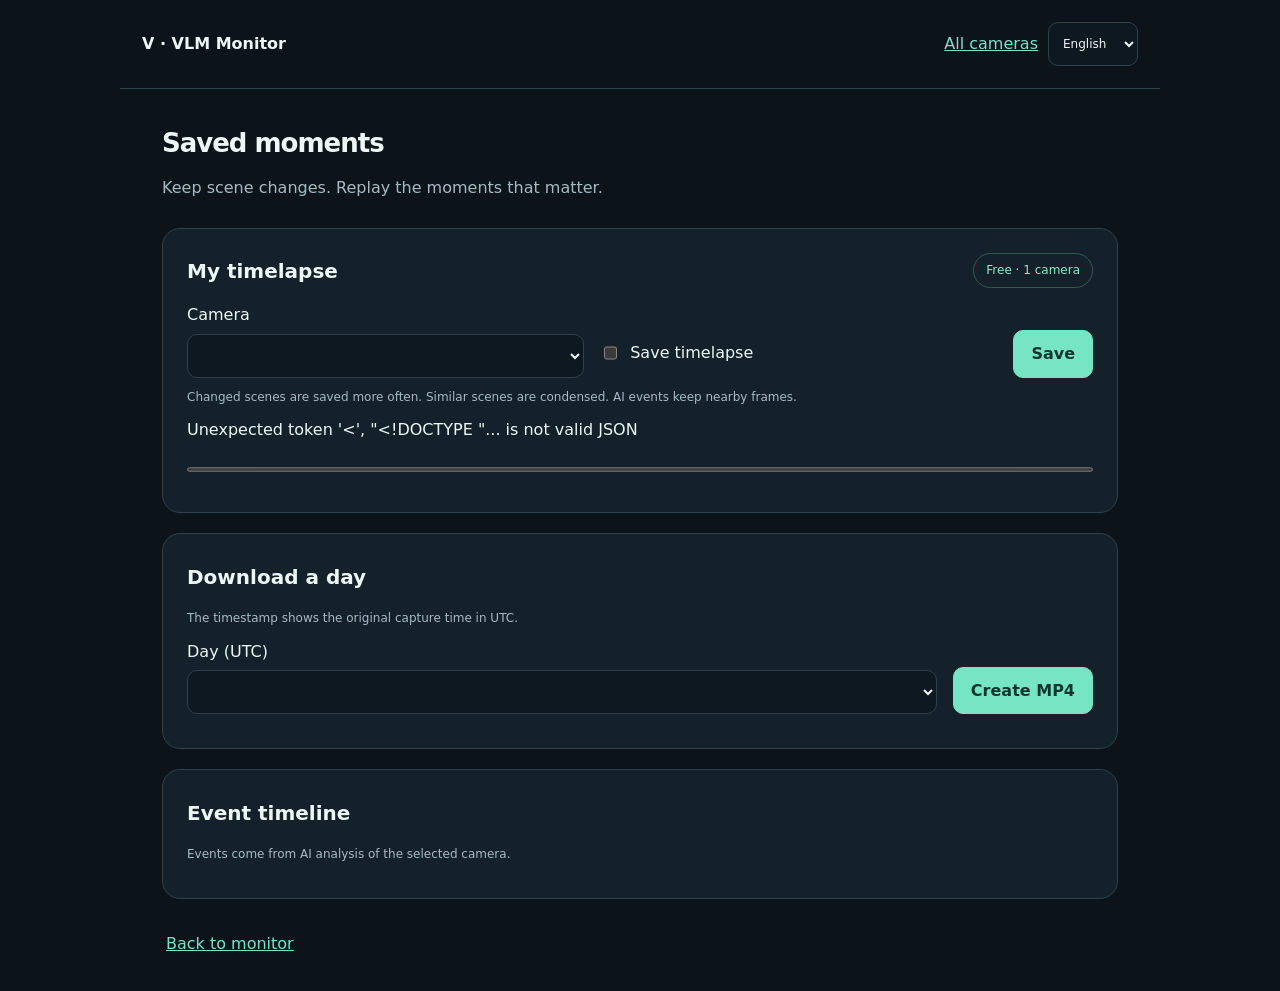
==== static/archive.html @ 55203b5c "Add account access, bounded event timelapses, and stable scenario charts" ====
<!doctype html><html lang="en"><head><meta charset="utf-8"><meta name="viewport" content="width=device-width,initial-scale=1"><title>Saved moments · VLM Monitor</title><link rel="stylesheet" href="/static/css/client.css"><link rel="stylesheet" href="/static/css/archive.css"><script src="/static/js/locales.js"></script><script src="/static/js/i18n.js"></script><script src="/static/js/account.js"></script></head><body><header><a class="brand" href="/">V · VLM Monitor</a><a href="/join">All cameras</a><select data-language-select aria-label="Language"><option value="en">English</option><option value="zh-TW">繁體中文</option><option value="ja">日本語</option><option value="ko">한국어</option></select></header><main><section class="welcome"><h1>Saved moments</h1><p>Keep scene changes. Replay the moments that matter.</p></section><section class="panel"><div class="section-title"><h2>My timelapse</h2><span class="plan">Free · 1 camera</span></div><p id="retention"></p><form id="recording-form"><label>Camera<select id="archive-source" required></select></label><label class="switch"><input id="archive-enabled" type="checkbox">Save timelapse</label><button type="submit">Save</button></form><p class="muted">Changed scenes are saved more often. Similar scenes are condensed. AI events keep nearby frames.</p><p id="archive-message" role="status"></p><progress id="usage-meter" max="100" value="0"></progress><p id="usage" class="muted"></p></section><section class="panel"><h2>Download a day</h2><p class="muted">The timestamp shows the original capture time in UTC.</p><form id="export-form"><label>Day (UTC)<select id="export-day"></select></label><button id="export-button">Create MP4</button></form><p id="export-status" role="status"></p><div id="downloads" hidden><a href="/api/archive/download">Download MP4</a> · <a href="/api/archive/metadata">Frame timestamps (JSON)</a></div></section><section class="panel"><h2>Event timeline</h2><p class="muted">Events come from AI analysis of the selected camera.</p><div id="timeline"></div></section><footer class="client-footer"><a href="/">Back to monitor</a></footer></main><script src="/static/js/archive.js"></script></body></html>
---- static/css/client.css ----
:root{color-scheme:dark;--bg:#0c141a;--card:#14212a;--line:#2d424c;--accent:#76e5c3;--muted:#a5bbc4}*{box-sizing:border-box}body{margin:0;background:var(--bg);color:#edf7f6;font-family:system-ui,-apple-system,'Noto Sans TC',sans-serif;line-height:1.6}header,main{max-width:1040px;margin:auto;padding:22px}header{display:flex;align-items:center;justify-content:space-between;border-bottom:1px solid var(--line)}.brand{font-weight:750;color:#edf7f6;text-decoration:none}.brand b{display:inline-grid;place-items:center;background:var(--accent);color:#123528;border-radius:9px;width:30px;height:30px;margin-right:8px}button,input,select{font:inherit;border-radius:10px;min-height:44px}button{cursor:pointer;border:1px solid var(--accent);background:var(--accent);color:#10362c;padding:10px 17px;font-weight:650}button:disabled{opacity:.5;cursor:wait}.quiet{background:transparent;color:#d9eeeb;border-color:var(--line)}.danger{background:#48282d;color:#ffcbcf;border-color:#90515d}button:focus-visible,a:focus-visible,input:focus-visible,select:focus-visible,summary:focus-visible{outline:3px solid var(--accent);outline-offset:3px}a{color:var(--accent);overflow-wrap:anywhere}h1{font-size:clamp(27px,5vw,40px);letter-spacing:-1px;margin:8px 0}h2{font-size:20px;margin:3px 0 16px}h3{font-size:16px;margin:0}p{margin:10px 0}.eyebrow{font-size:10px;letter-spacing:2px;color:var(--accent);font-weight:750}.welcome{padding:8px 0 24px}.welcome>p:not(.eyebrow){color:var(--muted)}.connection{display:inline-block;background:#1b3a31;color:#a3edcf;padding:8px 12px;border-radius:9px;font-size:13px;margin-top:8px}.connection.error{background:#493331;color:#ffdbcc}.panel{border:1px solid var(--line);background:var(--card);border-radius:18px;padding:24px;margin-bottom:20px}.tabs{display:flex;gap:10px;margin-bottom:16px}.tabs button{flex:1;background:#13212a;color:#c5d9dd;border-color:var(--line)}.tabs button[aria-selected=true]{background:var(--accent);color:#10362c}.section-title{display:flex;align-items:center;justify-content:space-between;gap:15px;margin-bottom:14px}.section-title h2{margin:0}.muted,small{font-size:12px;color:var(--muted)}.viewer{background:#070d11;aspect-ratio:16/9;max-height:480px;border-radius:12px;overflow:hidden;display:grid;place-items:center}.viewer iframe,.viewer video{width:100%;height:100%;border:0;object-fit:contain}.viewer iframe{min-height:100%}.compact{font-size:12px;color:var(--muted)}select,input[type=text],input:not([type]){display:block;width:100%;background:#0e1820;border:1px solid var(--line);color:#edf7f6;padding:10px;margin:6px 0 16px}label{display:block}select{margin-bottom:0}.source-list{display:flex;gap:10px;overflow-x:auto;padding-bottom:10px}.source-choice{min-width:150px;max-width:230px;text-align:left;flex-shrink:0;background:#1d3038;color:#edf7f6;border-color:var(--line)}.source-choice[aria-pressed=true]{border-color:var(--accent);background:#214037}.source-choice strong,.source-choice small{display:block;white-space:normal;overflow-wrap:anywhere}.ai-bar{display:flex;align-items:center;gap:15px;justify-content:space-between;border-top:1px solid var(--line);padding-top:16px;margin-top:12px}.ai-bar p{font-size:13px}.form-row{display:grid;grid-template-columns:1fr 1fr;gap:18px;margin:16px 0}.mic{display:flex;align-items:center;gap:8px}.actions{display:flex;gap:12px;margin-top:18px}#client-preview{display:block;width:100%;max-height:340px;border-radius:12px;background:#000}#publish-message{color:var(--accent)}.network-map{display:flex;align-items:center;gap:12px}.network-map div{flex:1;border:1px solid var(--line);border-radius:10px;padding:15px;text-align:center}.network-map strong,.network-map small{display:block}.network-map strong{font-size:14px}.network-map>span{color:var(--accent)}.guide ol{padding-left:22px}.guide li{padding:8px}.guide li p{color:var(--muted);font-size:14px}details{margin-top:20px}summary{cursor:pointer;min-height:44px}#client-result{white-space:pre-wrap}[hidden]{display:none!important}@media(max-width:600px){header,main{padding:16px}.panel{padding:18px}.section-title{align-items:flex-start;flex-wrap:wrap}.section-title .compact{width:100%}.compact select{width:100%}.ai-bar{align-items:flex-start;flex-direction:column}.ai-bar button{width:100%}.network-map{gap:5px}.network-map div{padding:10px 5px}.network-map strong{font-size:11px}.network-map small{font-size:10px}.form-row{grid-template-columns:1fr}.viewer{min-height:190px}main{padding-bottom:calc(24px + env(safe-area-inset-bottom))}.actions button{width:100%}}@media(prefers-reduced-motion:reduce){*{scroll-behavior:auto!important}}
header { gap:10px; flex-wrap:wrap; } header .brand { margin-right:auto; } header button { font-size:12px; padding:8px 12px; }.welcome{padding:4px 0 18px}.welcome h1{font-size:26px}.tabs{position:sticky;top:0;z-index:5;background:var(--bg);padding:10px 0}.client-footer{padding:12px 4px}.client-footer p{margin-top:12px}dialog{color:#edf7f6;background:var(--card);border:1px solid var(--line);border-radius:18px;padding:24px;width:min(460px,calc(100% - 28px));max-height:90dvh;margin:auto}dialog::backdrop{background:#000b}.connect-code{text-align:center;margin:20px 0}.connect-code img{width:224px;max-width:100%;padding:10px;background:white;border-radius:12px}dialog [data-connect-link]{display:block;margin:16px 0}#sharing-banner{font-size:13px}.source-list{display:grid;grid-template-columns:repeat(auto-fit,minmax(140px,1fr));overflow:visible}.source-choice{max-width:none;min-width:0}.source-gallery{display:grid;grid-template-columns:repeat(auto-fit,minmax(240px,1fr));gap:12px;margin-bottom:20px}.gallery-card{border:1px solid var(--line);border-radius:12px;overflow:hidden;background:#0c1820}.gallery-card iframe{width:100%;height:180px;border:0;display:block}.gallery-card button{width:100%;border:0;border-radius:0;background:#203831;color:#edf7f6}.gallery-card p{padding:16px;font-size:13px;color:var(--muted)}@media(max-width:600px){.source-gallery{grid-template-columns:1fr}.welcome h1{font-size:23px}.tabs button{padding:12px 8px;font-size:14px}header .brand{width:100%}}
header [data-language-select]{width:auto;margin:0;font-size:12px;order:1}header .brand{order:0}header #invite-open,header #help-toggle{order:2}@media(max-width:600px){header .brand{width:auto;flex:1}header #invite-open,header #help-toggle{flex:1 1 40%}}
@media(max-width:600px){header{display:grid;grid-template-columns:1fr 1fr}header .brand{white-space:nowrap}header [data-language-select]{justify-self:end;max-width:100%}header #invite-open,header #help-toggle{width:100%;height:100%}}
---- static/css/archive.css ----
main{max-width:1000px;margin:auto}.panel{margin-bottom:20px}form{display:flex;gap:16px;align-items:end;flex-wrap:wrap}form label{flex:1;min-width:160px}form label.switch{display:flex;align-items:center;gap:10px;min-height:46px}form .switch input{width:auto}progress{width:100%;height:9px;accent-color:#70dfbe}.plan{font-size:12px;border:1px solid #34594e;border-radius:20px;padding:7px 12px;color:#92e7c9}.timeline-event{display:grid;grid-template-columns:180px 1fr;gap:18px;padding:18px 0;border-bottom:1px solid #2b3e46}.timeline-event img{width:100%;border-radius:10px}.timeline-event time{font-size:13px;color:#a8bac4}.timeline-event h3{margin:10px 0}.event-tags{display:flex;gap:8px;flex-wrap:wrap}.event-tags span{background:#244439;border-radius:8px;padding:5px 9px;color:#9ee8ce;font-size:12px}#archive-message{min-height:22px}#downloads a{color:#8de3c4}@media(max-width:600px){.timeline-event{grid-template-columns:1fr}form button{width:100%}}
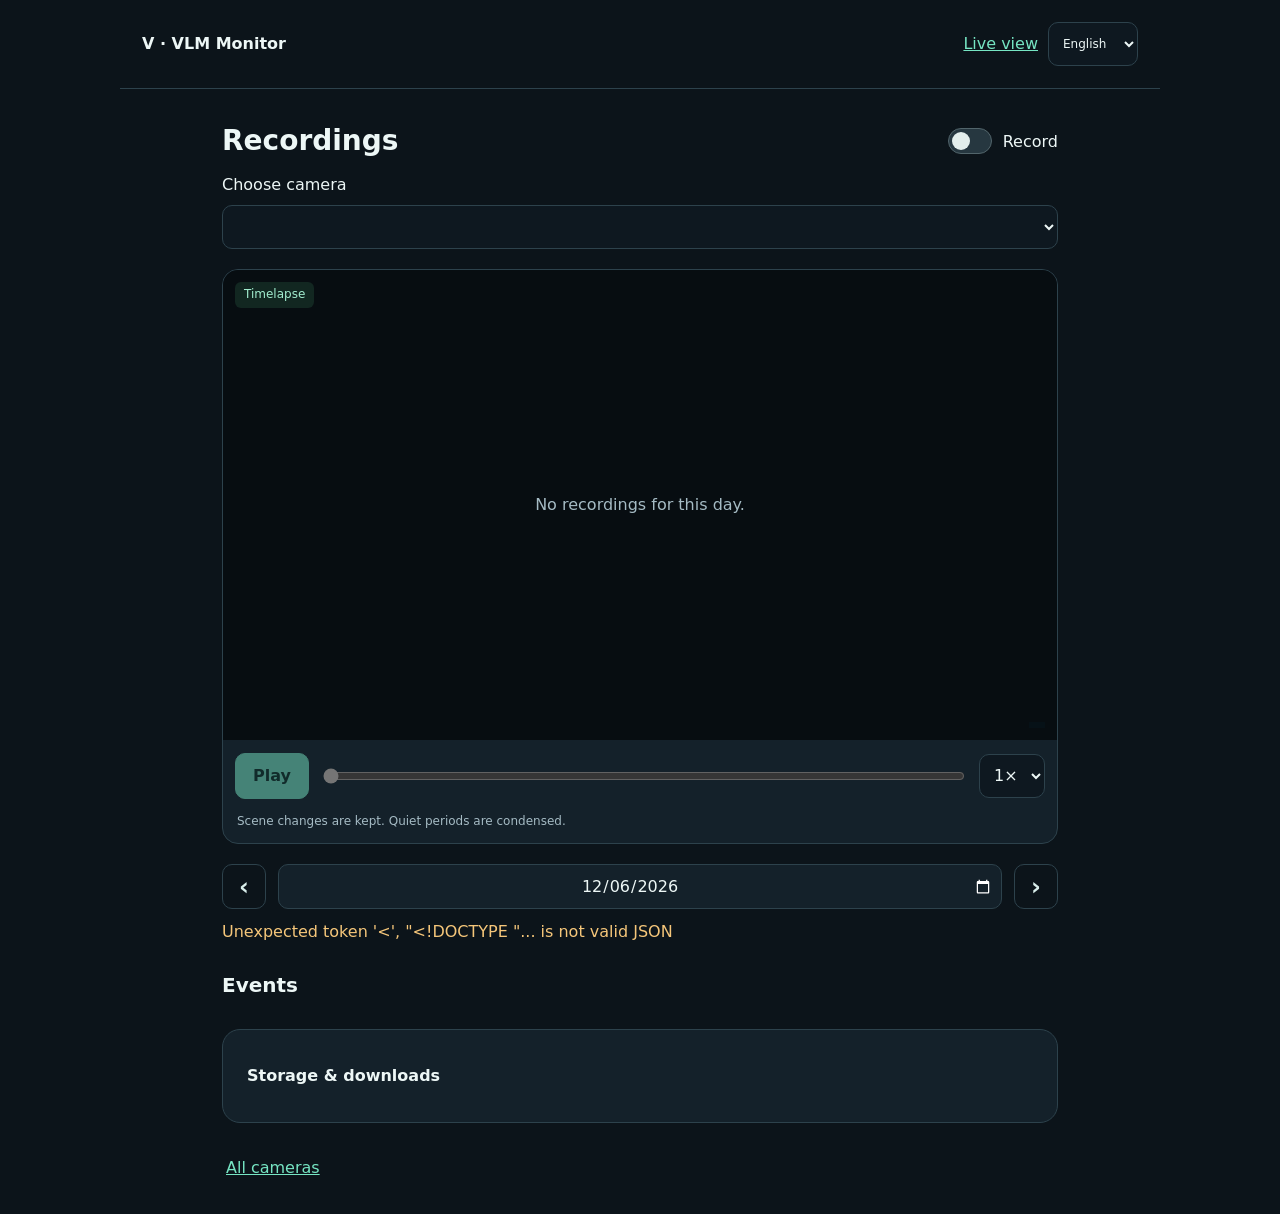
==== commit 2d549f91: "Simplify recordings into camera and date playback with event thumbnails" ====
--- a/static/archive.html
+++ b/static/archive.html
@@ -1 +1,11 @@
-<!doctype html><html lang="en"><head><meta charset="utf-8"><meta name="viewport" content="width=device-width,initial-scale=1"><title>Saved moments · VLM Monitor</title><link rel="stylesheet" href="/static/css/client.css"><link rel="stylesheet" href="/static/css/archive.css"><script src="/static/js/locales.js"></script><script src="/static/js/i18n.js"></script><script src="/static/js/account.js"></script></head><body><header><a class="brand" href="/">V · VLM Monitor</a><a href="/join">All cameras</a><select data-language-select aria-label="Language"><option value="en">English</option><option value="zh-TW">繁體中文</option><option value="ja">日本語</option><option value="ko">한국어</option></select></header><main><section class="welcome"><h1>Saved moments</h1><p>Keep scene changes. Replay the moments that matter.</p></section><section class="panel"><div class="section-title"><h2>My timelapse</h2><span class="plan">Free · 1 camera</span></div><p id="retention"></p><form id="recording-form"><label>Camera<select id="archive-source" required></select></label><label class="switch"><input id="archive-enabled" type="checkbox">Save timelapse</label><button type="submit">Save</button></form><p class="muted">Changed scenes are saved more often. Similar scenes are condensed. AI events keep nearby frames.</p><p id="archive-message" role="status"></p><progress id="usage-meter" max="100" value="0"></progress><p id="usage" class="muted"></p></section><section class="panel"><h2>Download a day</h2><p class="muted">The timestamp shows the original capture time in UTC.</p><form id="export-form"><label>Day (UTC)<select id="export-day"></select></label><button id="export-button">Create MP4</button></form><p id="export-status" role="status"></p><div id="downloads" hidden><a href="/api/archive/download">Download MP4</a> · <a href="/api/archive/metadata">Frame timestamps (JSON)</a></div></section><section class="panel"><h2>Event timeline</h2><p class="muted">Events come from AI analysis of the selected camera.</p><div id="timeline"></div></section><footer class="client-footer"><a href="/">Back to monitor</a></footer></main><script src="/static/js/archive.js"></script></body></html>
+<!doctype html>
+<html lang="en"><head><meta charset="utf-8"><meta name="viewport" content="width=device-width,initial-scale=1,viewport-fit=cover"><title>Recordings · VLM Monitor</title><link rel="stylesheet" href="/static/css/client.css"><link rel="stylesheet" href="/static/css/archive.css"><script src="/static/js/locales.js"></script><script src="/static/js/i18n.js"></script><script src="/static/js/account.js"></script></head>
+<body><header><a class="brand" href="/join">V · VLM Monitor</a><a href="/join">Live view</a><select data-language-select aria-label="Language"><option value="en">English</option><option value="zh-TW">繁體中文</option><option value="ja">日本語</option><option value="ko">한국어</option></select></header>
+<main><div class="recording-heading"><h1>Recordings</h1><label class="record-switch"><input id="archive-enabled" type="checkbox">Record</label></div>
+<label class="camera-label">Choose camera<select id="archive-source"></select></label><p id="recording-state" class="muted" role="status"></p>
+<section class="playback-panel" aria-label="Timelapse playback"><div class="playback-screen"><img id="playback-image" alt="Recorded frame" hidden><div id="playback-empty">No recordings for this day.</div><time id="playback-time"></time><span class="playback-badge">Timelapse</span></div>
+<div class="playback-controls"><button id="play-toggle" disabled>Play</button><input id="playback-seek" type="range" min="0" max="0" value="0" aria-label="Playback time" disabled><select id="playback-speed" aria-label="Playback speed"><option value="1000">1×</option><option value="500">2×</option><option value="250">4×</option></select></div><p class="muted playback-note">Scene changes are kept. Quiet periods are condensed.</p></section>
+<div class="day-picker"><button id="previous-day" class="quiet" aria-label="Previous day">‹</button><input id="playback-day" type="date" aria-label="Recording date"><button id="next-day" class="quiet" aria-label="Next day">›</button></div>
+<p id="archive-message" role="status"></p><section class="events-section"><div class="section-title"><h2>Events</h2><span id="event-count" class="muted"></span></div><div id="timeline"></div></section>
+<details class="panel storage-settings"><summary>Storage & downloads</summary><p>Free · 1 camera</p><p id="retention"></p><progress id="usage-meter" max="100" value="0"></progress><p id="usage" class="muted"></p><p class="muted">Older recordings are removed automatically.</p><form id="export-form"><label>Day (UTC)<select id="export-day"></select></label><button id="export-button">Create MP4</button></form><p id="export-status" role="status"></p><div id="downloads" hidden><a href="/api/archive/download">Download MP4</a> · <a href="/api/archive/metadata">Frame timestamps (JSON)</a></div></details>
+<footer class="client-footer"><a href="/join">All cameras</a></footer></main><script src="/static/js/archive.js"></script></body></html>
--- a/static/css/client.css
+++ b/static/css/client.css
@@ -2,3 +2,23 @@
 header { gap:10px; flex-wrap:wrap; } header .brand { margin-right:auto; } header button { font-size:12px; padding:8px 12px; }.welcome{padding:4px 0 18px}.welcome h1{font-size:26px}.tabs{position:sticky;top:0;z-index:5;background:var(--bg);padding:10px 0}.client-footer{padding:12px 4px}.client-footer p{margin-top:12px}dialog{color:#edf7f6;background:var(--card);border:1px solid var(--line);border-radius:18px;padding:24px;width:min(460px,calc(100% - 28px));max-height:90dvh;margin:auto}dialog::backdrop{background:#000b}.connect-code{text-align:center;margin:20px 0}.connect-code img{width:224px;max-width:100%;padding:10px;background:white;border-radius:12px}dialog [data-connect-link]{display:block;margin:16px 0}#sharing-banner{font-size:13px}.source-list{display:grid;grid-template-columns:repeat(auto-fit,minmax(140px,1fr));overflow:visible}.source-choice{max-width:none;min-width:0}.source-gallery{display:grid;grid-template-columns:repeat(auto-fit,minmax(240px,1fr));gap:12px;margin-bottom:20px}.gallery-card{border:1px solid var(--line);border-radius:12px;overflow:hidden;background:#0c1820}.gallery-card iframe{width:100%;height:180px;border:0;display:block}.gallery-card button{width:100%;border:0;border-radius:0;background:#203831;color:#edf7f6}.gallery-card p{padding:16px;font-size:13px;color:var(--muted)}@media(max-width:600px){.source-gallery{grid-template-columns:1fr}.welcome h1{font-size:23px}.tabs button{padding:12px 8px;font-size:14px}header .brand{width:100%}}
 header [data-language-select]{width:auto;margin:0;font-size:12px;order:1}header .brand{order:0}header #invite-open,header #help-toggle{order:2}@media(max-width:600px){header .brand{width:auto;flex:1}header #invite-open,header #help-toggle{flex:1 1 40%}}
 @media(max-width:600px){header{display:grid;grid-template-columns:1fr 1fr}header .brand{white-space:nowrap}header [data-language-select]{justify-self:end;max-width:100%}header #invite-open,header #help-toggle{width:100%;height:100%}}
+
+/* Allow translated labels to wrap instead of shrinking or clipping. */
+button,.quiet{white-space:normal;word-break:normal;overflow-wrap:anywhere;line-height:1.5;height:auto;min-width:0;max-width:100%;text-overflow:clip}
+button>span{min-width:0;white-space:normal}
+input,select{min-width:0;max-width:100%}
+.panel,.section-title>*{min-width:0}
+.share-phone{display:block;margin:16px 0 8px;width:100%;font-size:17px;padding:15px}
+#publish-panel{scroll-margin-top:90px}
+.client-footer{display:flex;flex-wrap:wrap;align-items:center;gap:12px}.client-footer>p{flex-basis:100%}
+@media(max-width:600px){
+ header,main{padding:14px}.panel{padding:16px}.welcome h1{letter-spacing:0;font-size:23px}
+ .tabs{display:grid;grid-template-columns:minmax(0,1fr) minmax(0,1fr);gap:8px}
+ .tabs button{min-height:52px;line-height:1.5;padding:12px 8px}
+ .actions{flex-wrap:wrap}.actions button{flex:1 1 100%}
+ .source-gallery{grid-template-columns:minmax(0,1fr)}
+ .gallery-card iframe{height:auto;aspect-ratio:16/9}
+ .form-row{grid-template-columns:minmax(0,1fr)}
+ input,select{font-size:16px}header [data-language-select]{font-size:14px}
+ .mic input{flex:0 0 auto}.connection{max-width:100%;overflow-wrap:anywhere}
+}
--- a/static/css/archive.css
+++ b/static/css/archive.css
@@ -1 +1,4 @@
-main{max-width:1000px;margin:auto}.panel{margin-bottom:20px}form{display:flex;gap:16px;align-items:end;flex-wrap:wrap}form label{flex:1;min-width:160px}form label.switch{display:flex;align-items:center;gap:10px;min-height:46px}form .switch input{width:auto}progress{width:100%;height:9px;accent-color:#70dfbe}.plan{font-size:12px;border:1px solid #34594e;border-radius:20px;padding:7px 12px;color:#92e7c9}.timeline-event{display:grid;grid-template-columns:180px 1fr;gap:18px;padding:18px 0;border-bottom:1px solid #2b3e46}.timeline-event img{width:100%;border-radius:10px}.timeline-event time{font-size:13px;color:#a8bac4}.timeline-event h3{margin:10px 0}.event-tags{display:flex;gap:8px;flex-wrap:wrap}.event-tags span{background:#244439;border-radius:8px;padding:5px 9px;color:#9ee8ce;font-size:12px}#archive-message{min-height:22px}#downloads a{color:#8de3c4}@media(max-width:600px){.timeline-event{grid-template-columns:1fr}form button{width:100%}}
+main{max-width:880px;margin:auto}.recording-heading{display:flex;align-items:center;justify-content:space-between;gap:16px}.recording-heading h1{font-size:28px;letter-spacing:0}.record-switch{display:flex;gap:8px;align-items:center;flex-shrink:0}.record-switch input{accent-color:var(--accent);width:22px;height:22px;min-height:0}.camera-label{display:block}.camera-label select{margin:8px 0}.playback-panel{margin:20px 0;background:#14212a;border:1px solid var(--line);border-radius:16px;overflow:hidden}.playback-screen{position:relative;aspect-ratio:16/9;background:#070d11;display:grid;place-items:center}.playback-screen img{width:100%;height:100%;position:absolute;inset:0;object-fit:contain}.playback-screen time{position:absolute;bottom:12px;right:12px;padding:3px 8px;background:#071219cc;font-variant-numeric:tabular-nums;font-size:13px}.playback-badge{position:absolute;top:12px;left:12px;background:#142b24dd;color:#a2edcf;padding:3px 9px;border-radius:6px;font-size:12px}#playback-empty{padding:40px 20px;text-align:center;color:var(--muted)}.playback-controls{display:flex;align-items:center;gap:12px;padding:12px}.playback-controls button{min-width:64px}.playback-controls input{flex:1;min-width:0;accent-color:var(--accent)}.playback-controls select{width:auto;margin:0}.playback-note{padding:0 14px 12px;margin:0}.day-picker{display:grid;grid-template-columns:44px minmax(0,1fr) 44px;gap:12px}.day-picker input{width:100%;background:#14212a;color:#edf7f6;border:1px solid var(--line);padding:8px;text-align:center;font:inherit}.day-picker button{font-size:24px;padding:3px}.events-section{margin-top:24px}.timeline-event{display:grid;grid-template-columns:100px minmax(0,1fr) auto;align-items:center;width:100%;gap:14px;padding:12px;margin-bottom:10px;text-align:left;border:1px solid var(--line);background:#14212a;color:#edf7f6}.timeline-event img{width:100%;aspect-ratio:16/9;object-fit:cover;border-radius:7px}.timeline-event time{display:block;font-size:16px}.timeline-event small{display:block}.timeline-event[aria-current=true]{border-color:var(--accent)}.storage-settings{margin-top:28px}.storage-settings summary{display:flex;align-items:center;font-weight:600}.storage-settings form{display:flex;gap:12px;align-items:end;flex-wrap:wrap}.storage-settings form label{flex:1;min-width:140px}.storage-settings progress{width:100%;accent-color:var(--accent)}#archive-message:empty{display:none}#archive-message{color:#f5c67a}.empty-events{padding:24px;text-align:center;color:var(--muted);border:1px dashed var(--line);border-radius:12px}@media(max-width:600px){.recording-heading h1{font-size:25px}.timeline-event{grid-template-columns:84px minmax(0,1fr) auto;gap:10px}.playback-controls{gap:8px;padding:10px}.playback-controls button{padding:9px 10px}.playback-controls select{padding:8px}.storage-settings form button{width:100%}}
+
+.record-switch input{appearance:none;position:relative;width:44px;height:26px;border:1px solid #52656b;border-radius:20px;background:#263740;cursor:pointer;transition:background .15s}.record-switch input:before{content:'';position:absolute;width:18px;height:18px;top:3px;left:3px;background:#e3eeec;border-radius:50%;transition:transform .15s}.record-switch input:checked{background:#397d66;border-color:#76e5c3}.record-switch input:checked:before{transform:translateX(18px);background:#baffdf}.record-switch input:disabled{opacity:.5}
+@media(max-width:600px){header [data-language-select]{grid-column:2}}
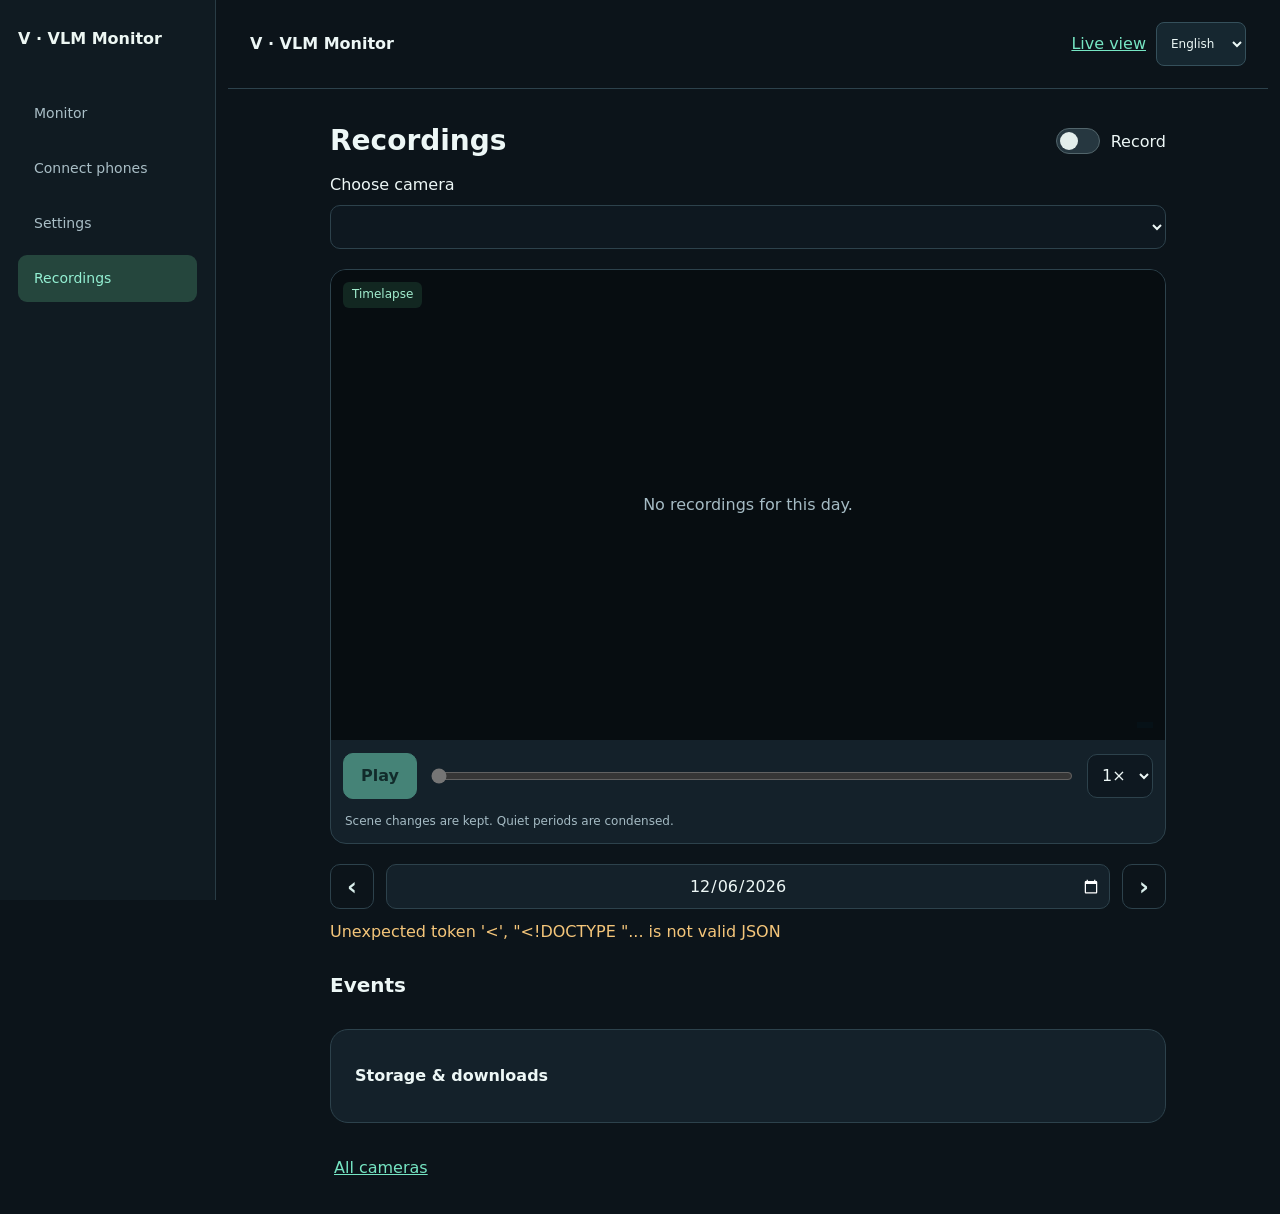
==== commit 3e6910b8: "Restore sidebar stylesheet and preserve navigation on recordings" ====
--- a/static/archive.html
+++ b/static/archive.html
@@ -1,6 +1,8 @@
 <!doctype html>
-<html lang="en"><head><meta charset="utf-8"><meta name="viewport" content="width=device-width,initial-scale=1,viewport-fit=cover"><title>Recordings · VLM Monitor</title><link rel="stylesheet" href="/static/css/client.css"><link rel="stylesheet" href="/static/css/archive.css"><script src="/static/js/locales.js"></script><script src="/static/js/i18n.js"></script><script src="/static/js/account.js"></script></head>
-<body><header><a class="brand" href="/join">V · VLM Monitor</a><a href="/join">Live view</a><select data-language-select aria-label="Language"><option value="en">English</option><option value="zh-TW">繁體中文</option><option value="ja">日本語</option><option value="ko">한국어</option></select></header>
+<html lang="en"><head><meta charset="utf-8"><meta name="viewport" content="width=device-width,initial-scale=1,viewport-fit=cover"><title>Recordings · VLM Monitor</title><link rel="stylesheet" href="/static/css/client.css"><link rel="stylesheet" href="/static/css/shell.css?v=sidebar-repair-1"><link rel="stylesheet" href="/static/css/archive.css"><script src="/static/js/locales.js"></script><script src="/static/js/i18n.js"></script><script src="/static/js/account.js"></script></head>
+<body class="host-app" data-page="archive">
+<aside class="app-sidebar" aria-label="Main navigation"><a class="sidebar-brand" href="/#monitor">V · VLM Monitor</a><nav><a class="sidebar-link" href="/#monitor">Monitor</a><a class="sidebar-link" href="/#connect">Connect phones</a><a class="sidebar-link" href="/#settings">Settings</a><a class="sidebar-link" href="/archive" aria-current="page">Recordings</a></nav><div class="sidebar-bottom"></div></aside>
+<header><a class="brand" href="/join">V · VLM Monitor</a><a href="/join">Live view</a><select data-language-select aria-label="Language"><option value="en">English</option><option value="zh-TW">繁體中文</option><option value="ja">日本語</option><option value="ko">한국어</option></select></header>
 <main><div class="recording-heading"><h1>Recordings</h1><label class="record-switch"><input id="archive-enabled" type="checkbox">Record</label></div>
 <label class="camera-label">Choose camera<select id="archive-source"></select></label><p id="recording-state" class="muted" role="status"></p>
 <section class="playback-panel" aria-label="Timelapse playback"><div class="playback-screen"><img id="playback-image" alt="Recorded frame" hidden><div id="playback-empty">No recordings for this day.</div><time id="playback-time"></time><span class="playback-badge">Timelapse</span></div>
--- a/static/css/shell.css
+++ b/static/css/shell.css
@@ -0,0 +1,15 @@
+.host-app{padding-left:216px}.app-sidebar{position:fixed;inset:0 auto 0 0;width:216px;padding:26px 18px;display:flex;flex-direction:column;background:#101b22;border-right:1px solid #293c45;z-index:20}.sidebar-brand{display:flex;align-items:center;gap:4px;text-decoration:none;color:#edf7f3;font-size:16px;font-weight:750;margin-bottom:38px;white-space:nowrap}.app-sidebar nav{display:grid;gap:8px}.app-sidebar button{background:transparent;border:0;border-radius:9px;padding:13px 16px;min-height:46px;color:#a9bec6;text-align:left;font-size:14px;cursor:pointer}.app-sidebar button[aria-current=page]{background:#25463d;color:#94f0d3;font-weight:700}.sidebar-bottom{margin-top:auto}.sidebar-bottom label{font-size:12px;color:#a9bec6}.sidebar-bottom p{font-size:11px;color:#849ea9;margin:14px 0 0}[data-language-select]{background:#162730;color:#ecf8f6;border:1px solid #35505b;border-radius:8px;padding:10px;min-height:44px;font:inherit;max-width:100%}.sidebar-bottom select{width:100%;margin-top:8px}.host-app>.header{padding:20px 30px}.header-left .subtitle{display:none}.header-left h1{font-size:20px}.host-app .mode-switch{display:none}.host-app .main-container{padding:24px 28px;grid-template-columns:minmax(0,1fr) 300px}.host-app[data-page=monitor]>.phone-connect{display:none}.host-app:not([data-page=monitor])>#situation-room-view{display:none!important}.host-app:not([data-page=connect])>.phone-connect{display:none}.host-app .phone-connect{margin:24px 28px;max-width:1000px}.settings-page{max-width:1000px;margin:24px 28px;padding:0}.settings-page .dialog-heading{margin-bottom:22px}.settings-page .dialog-heading h2{font-size:25px}.runtime-chip{padding:6px 12px;border:1px solid #416f61;border-radius:20px;color:#80e4c3;font-size:12px}.language-settings,.engine-settings{padding:22px;background:#14232b;border:1px solid #2d454f;border-radius:14px;margin-bottom:18px}.language-settings h3{margin:0 0 14px}.settings-page .engine-settings select{max-width:620px}.settings-page .engine-settings .btn{width:auto;min-width:180px}.settings-page .settings-accordion{padding:0;border:0;background:transparent}.settings-page .accordion-item{margin-bottom:12px;border:1px solid #2d454f;border-radius:12px;overflow:hidden}.settings-page .accordion-header{background:#14232b}.scenario-workspace{padding:20px}.scenario-workspace .section-heading>.helper-copy,.scenario-workspace .eyebrow{display:none}.section-heading h2{font-size:19px}.source-tile-meta{display:none}.system-stats{font-size:11px}#settings-open{display:none}.header-right #share-open{font-size:12px;padding:9px 12px}.phone-connect .eyebrow{display:none}.phone-connect h2{font-size:23px}.header-right{margin-left:auto}.source-tile-title{font-size:14px}.scenario-note{font-size:11px}#prompt-textarea{min-height:88px}.host-app .control-panel .btn{font-size:14px}.host-app .btn:focus-visible,.app-sidebar button:focus-visible,[data-language-select]:focus-visible{outline:3px solid #65ddbe;outline-offset:3px}@media(max-width:1100px){.host-app{padding-left:184px}.app-sidebar{width:184px;padding:20px 12px}.sidebar-brand{font-size:14px}.host-app .main-container{grid-template-columns:minmax(0,1fr);padding:20px}.host-app .control-panel{display:grid;grid-template-columns:1fr 1fr}.host-app .scenario-grid{grid-template-columns:repeat(3,minmax(0,1fr))}.system-stats{display:none}}@media(max-width:700px){.host-app{padding-left:0;padding-bottom:82px}.app-sidebar{inset:auto 0 0;width:100%;padding:8px 12px calc(8px + env(safe-area-inset-bottom));border:0;border-top:1px solid #2d454f;background:#101b22f5}.sidebar-brand,.sidebar-bottom{display:none}.app-sidebar nav{grid-template-columns:repeat(3,minmax(0,1fr));gap:5px}.app-sidebar button{text-align:center;padding:12px 4px;font-size:13px}.host-app>.header{padding:16px;gap:10px}.header-right{width:auto}.host-app .main-container{padding:16px}.host-app .control-panel{display:contents}.host-app .scenario-grid{grid-template-columns:repeat(2,minmax(0,1fr))}.settings-page{margin:20px 16px}.host-app .phone-connect{margin:16px}.settings-page .engine-settings .btn{width:100%}.settings-page .runtime-chip{font-size:11px}.header-left h1{font-size:17px}.header-left .brand-mark{display:none}.connection-status{display:none}}
+/* Keep camera controls readable in the narrower sidebar workspace. */
+.host-app>.header{flex-direction:row;flex-wrap:wrap;justify-content:space-between}.host-app .header-left{text-align:left}.host-app .source-grid{grid-template-columns:repeat(auto-fit,minmax(min(260px,100%),1fr))}.host-app .source-tile-header{flex-wrap:wrap;gap:8px}.host-app .source-tile-title{flex:1;min-width:100px}.host-app .source-tile-monitored{display:none}.host-app .inference-meta{grid-template-columns:1fr}.host-app .inference-meta div{display:flex;align-items:center;justify-content:space-between;gap:10px}.host-app .inference-meta strong{max-width:180px}.settings-page .eyebrow{display:none}.client-header [data-language-select]{font-size:12px;padding:8px}
+
+.host-app .btn,.host-app button{white-space:normal;line-height:1.5;height:auto;overflow-wrap:anywhere;min-width:0}
+.phone-camera-link{display:inline-flex;align-items:center;justify-content:center;text-decoration:none;font-size:13px;text-align:center}
+@media(max-width:700px){
+ .host-app>.header{align-items:flex-start;flex-wrap:wrap}.host-app .header-right{width:100%;display:grid;grid-template-columns:minmax(0,1fr) minmax(0,1fr);gap:8px}
+ .header-right .btn{width:100%;margin:0;padding:12px 8px;min-height:48px}
+ .host-app .analysis-controls>.btn{width:100%;margin:8px 0 0;display:block}
+ .host-app .source-grid{grid-template-columns:minmax(0,1fr)}
+ .host-app .btn span{min-width:0;white-space:normal}
+}
+
+.app-sidebar .sidebar-link{display:block;border-radius:9px;padding:13px 16px;min-height:46px;color:#a9bec6;font-size:14px;text-decoration:none;line-height:1.5}.app-sidebar .sidebar-link:hover,.app-sidebar .sidebar-link[aria-current=page]{background:#25463d;color:#94f0d3}.app-sidebar .sidebar-link:focus-visible{outline:3px solid #65ddbe;outline-offset:3px}@media(max-width:700px){.app-sidebar nav:has(.sidebar-link){grid-template-columns:repeat(4,minmax(0,1fr))}.app-sidebar .sidebar-link{padding:12px 4px;text-align:center;font-size:12px;overflow-wrap:anywhere}}
